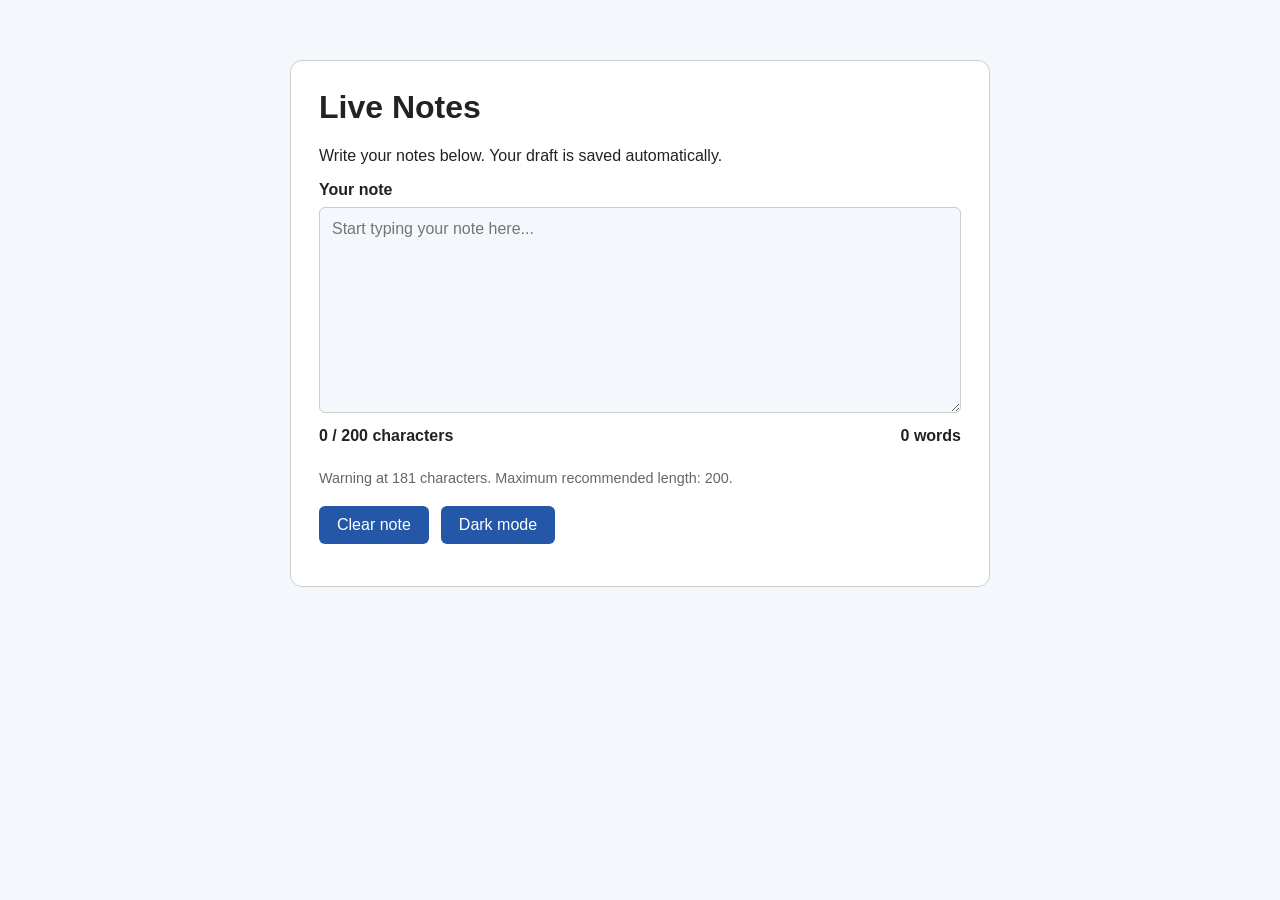
==== day4/index.html @ 83caa2f1 "Day 4 assignment" ====
<!DOCTYPE html>
<html lang="en">
<head>
    <meta charset="UTF-8">
    <meta name="viewport" content="width=device-width, initial-scale=1.0">
    <title>Day 4 - Live Notes</title>
    <link rel="stylesheet" href="style.css">
    <script src="script.js" defer></script>
</head>
<body>
    <main class="container">
        <h1>Live Notes</h1>
        <p>Write your notes below. Your draft is saved automatically.</p>

        <label for="note-text">Your note</label>
        <textarea
            id="note-text"
            rows="10"
            maxlength="5000"
            placeholder="Start typing your note here..."
        ></textarea>

        <div class="counter-container">
            <p id="char-count">0 / 200 characters</p>
            <p id="word-count">0 words</p>
        </div>

        <p class="hint">Warning at 181 characters. Maximum recommended length: 200.</p>

        <div class="buttons">
            <button id="clear-btn" type="button">Clear note</button>
            <button id="theme-toggle" type="button">Dark mode</button>
        </div>

        <p id="status" aria-live="polite"></p>
    </main>
</body>
</html>
---- day4/style.css ----
:root {
    --bg-color: #f4f7fb;
    --text-color: #222222;
    --panel-color: #ffffff;
    --border-color: #cccccc;
    --button-color: #2457a7;
    --button-text: #ffffff;
    --muted-color: #666666;
}

body.dark {
    --bg-color: #171923;
    --text-color: #f1f1f1;
    --panel-color: #252a38;
    --border-color: #555d70;
    --button-color: #537fd5;
    --button-text: #ffffff;
    --muted-color: #c1c7d0;
}

* {
    box-sizing: border-box;
}

body {
    margin: 0;
    padding: 30px 16px;
    font-family: Arial, sans-serif;
    background-color: var(--bg-color);
    color: var(--text-color);
    transition: background-color 0.2s, color 0.2s;
}

.container {
    max-width: 700px;
    margin: 30px auto;
    padding: 28px;
    background-color: var(--panel-color);
    border: 1px solid var(--border-color);
    border-radius: 12px;
}

h1 {
    margin-top: 0;
}

label {
    display: block;
    margin-bottom: 8px;
    font-weight: bold;
}

textarea {
    width: 100%;
    padding: 12px;
    font: inherit;
    color: var(--text-color);
    background-color: var(--bg-color);
    border: 1px solid var(--border-color);
    border-radius: 6px;
    resize: vertical;
}

textarea:focus-visible,
button:focus-visible {
    outline: 3px solid #e5a000;
    outline-offset: 3px;
}

.counter-container {
    display: flex;
    justify-content: space-between;
    flex-wrap: wrap;
    gap: 8px;
}

.counter-container p {
    margin: 10px 0;
    font-weight: bold;
}

.warning {
    color: #d97706;
}

.over {
    color: #dc2626;
    font-weight: bold;
}

.hint {
    color: var(--muted-color);
    font-size: 0.9rem;
}

.buttons {
    display: flex;
    flex-wrap: wrap;
    gap: 12px;
    margin-top: 20px;
}

button {
    padding: 10px 18px;
    border: none;
    border-radius: 6px;
    background-color: var(--button-color);
    color: var(--button-text);
    cursor: pointer;
    font-size: 1rem;
    transition: opacity 0.2s;
}

button:hover {
    opacity: 0.8;
}

#status {
    color: var(--muted-color);
    font-size: 0.9rem;
}

@media (max-width: 600px) {
    .container {
        padding: 18px;
        margin: 10px auto;
    }
}
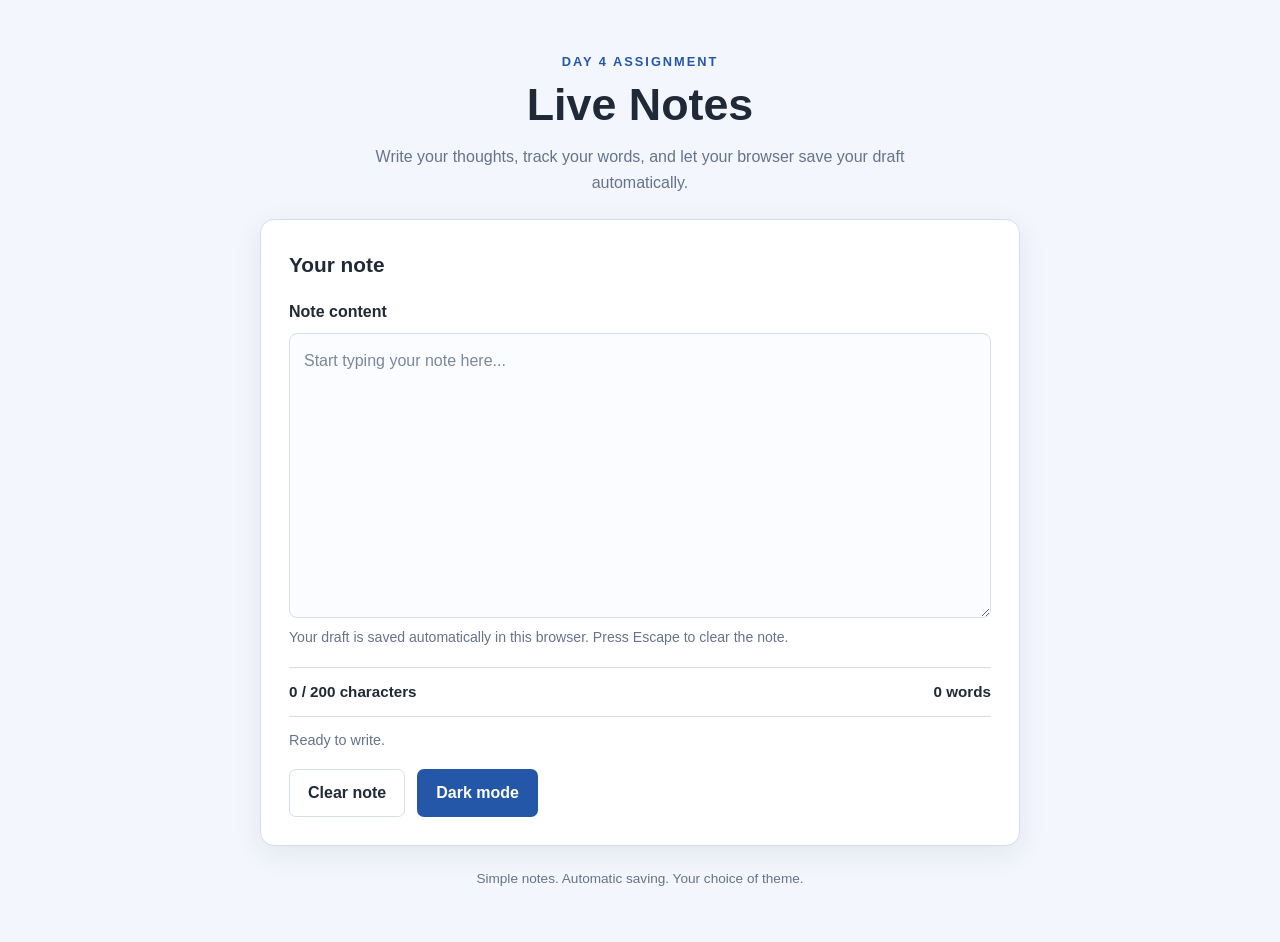
==== commit c37a247a: "Day 4 assignment" ====
--- a/day4/index.html
+++ b/day4/index.html
@@ -4,36 +4,80 @@
 <head>
     <meta charset="UTF-8">
     <meta name="viewport" content="width=device-width, initial-scale=1.0">
-    <title>Day 4 - Live Notes</title>
+
+    <meta
+        name="description"
+        content="A simple notes app with live character and word counts, automatic draft saving, and a dark theme."
+    >
+
+    <title>Live Notes | Day 4</title>
+
     <link rel="stylesheet" href="style.css">
     <script src="script.js" defer></script>
 </head>
 <body>
     <main class="container">
-        <h1>Live Notes</h1>
-        <p>Write your notes below. Your draft is saved automatically.</p>
+        <header class="page-header">
+            <p class="eyebrow">DAY 4 ASSIGNMENT</p>
+            <h1>Live Notes</h1>
+            <p class="intro">
+                Write your thoughts, track your words, and let your
+                browser save your draft automatically.
+            </p>
+        </header>
 
-        <label for="note-text">Your note</label>
-        <textarea
-            id="note-text"
-            rows="10"
-            maxlength="5000"
-            placeholder="Start typing your note here..."
-        ></textarea>
+        <section class="notes-panel" aria-labelledby="note-heading">
+            <h2 id="note-heading">Your note</h2>
 
-        <div class="counter-container">
-            <p id="char-count">0 / 200 characters</p>
-            <p id="word-count">0 words</p>
-        </div>
+            <label for="note-text">Note content</label>
 
-        <p class="hint">Warning at 181 characters. Maximum recommended length: 200.</p>
+            <textarea
+                id="note-text"
+                rows="10"
+                maxlength="5000"
+                placeholder="Start typing your note here..."
+                aria-describedby="note-help char-count word-count"
+            ></textarea>
 
-        <div class="buttons">
-            <button id="clear-btn" type="button">Clear note</button>
-            <button id="theme-toggle" type="button">Dark mode</button>
-        </div>
+            <p id="note-help" class="hint">
+                Your draft is saved automatically in this browser.
+                Press Escape to clear the note.
+            </p>
 
-        <p id="status" aria-live="polite"></p>
+            <div class="counter-container">
+                <p
+                    id="char-count"
+                    aria-live="polite"
+                    aria-atomic="true"
+                >0 / 200 characters</p>
+
+                <p
+                    id="word-count"
+                    aria-live="polite"
+                    aria-atomic="true"
+                >0 words</p>
+            </div>
+
+            <p id="status" class="status" role="status">
+                Ready to write.
+            </p>
+
+            <div class="buttons">
+                <button id="clear-btn" type="button">
+                    Clear note
+                </button>
+
+                <button
+                    id="theme-toggle"
+                    type="button"
+                    aria-pressed="false"
+                >Dark mode</button>
+            </div>
+        </section>
+
+        <footer class="page-footer">
+            <p>Simple notes. Automatic saving. Your choice of theme.</p>
+        </footer>
     </main>
 </body>
 </html>
--- a/day4/style.css
+++ b/day4/style.css
@@ -1,22 +1,32 @@
 
 :root {
-    --bg-color: #f4f7fb;
-    --text-color: #222222;
+    color-scheme: light;
+
+    --bg-color: #f3f6fc;
+    --text-color: #202938;
     --panel-color: #ffffff;
-    --border-color: #cccccc;
+    --border-color: #d6deeb;
+    --input-bg: #fbfcff;
     --button-color: #2457a7;
     --button-text: #ffffff;
-    --muted-color: #666666;
+    --muted-color: #64748b;
+    --accent-color: #2457a7;
+    --shadow-color: rgb(25 45 80 / 8%);
 }
 
 body.dark {
-    --bg-color: #171923;
-    --text-color: #f1f1f1;
-    --panel-color: #252a38;
-    --border-color: #555d70;
-    --button-color: #537fd5;
+    color-scheme: dark;
+
+    --bg-color: #141925;
+    --text-color: #edf2fa;
+    --panel-color: #202838;
+    --border-color: #414d63;
+    --input-bg: #171e2b;
+    --button-color: #527ed1;
     --button-text: #ffffff;
-    --muted-color: #c1c7d0;
+    --muted-color: #b6c1d3;
+    --accent-color: #91b5ff;
+    --shadow-color: rgb(0 0 0 / 20%);
 }
 
 * {
@@ -24,25 +34,60 @@
 }
 
 body {
+    min-height: 100vh;
     margin: 0;
-    padding: 30px 16px;
-    font-family: Arial, sans-serif;
+    padding: 32px 16px;
+    font-family: Arial, Helvetica, sans-serif;
+    line-height: 1.6;
     background-color: var(--bg-color);
     color: var(--text-color);
-    transition: background-color 0.2s, color 0.2s;
+    transition:
+        background-color 0.2s ease,
+        color 0.2s ease;
 }
 
 .container {
-    max-width: 700px;
-    margin: 30px auto;
+    width: 100%;
+    max-width: 760px;
+    margin: 20px auto;
+}
+
+.page-header {
+    margin-bottom: 24px;
+    text-align: center;
+}
+
+.eyebrow {
+    margin-bottom: 6px;
+    color: var(--accent-color);
+    font-size: 0.8rem;
+    font-weight: bold;
+    letter-spacing: 2px;
+}
+
+h1 {
+    margin: 0;
+    font-size: clamp(2rem, 5vw, 2.8rem);
+    line-height: 1.2;
+}
+
+.intro {
+    max-width: 540px;
+    margin: 12px auto 0;
+    color: var(--muted-color);
+}
+
+.notes-panel {
     padding: 28px;
     background-color: var(--panel-color);
     border: 1px solid var(--border-color);
-    border-radius: 12px;
-}
-
-h1 {
+    border-radius: 14px;
+    box-shadow: 0 8px 28px var(--shadow-color);
+}
+
+h2 {
     margin-top: 0;
+    font-size: 1.3rem;
 }
 
 label {
@@ -52,14 +97,26 @@
 }
 
 textarea {
+    display: block;
     width: 100%;
-    padding: 12px;
+    min-height: 220px;
+    padding: 14px;
+    border: 1px solid var(--border-color);
+    border-radius: 8px;
+    background-color: var(--input-bg);
+    color: var(--text-color);
     font: inherit;
-    color: var(--text-color);
-    background-color: var(--bg-color);
-    border: 1px solid var(--border-color);
-    border-radius: 6px;
     resize: vertical;
+    transition: border-color 0.2s ease;
+}
+
+textarea::placeholder {
+    color: var(--muted-color);
+    opacity: 0.85;
+}
+
+textarea:focus {
+    border-color: var(--accent-color);
 }
 
 textarea:focus-visible,
@@ -68,28 +125,53 @@
     outline-offset: 3px;
 }
 
+.hint {
+    margin: 8px 0 18px;
+    color: var(--muted-color);
+    font-size: 0.88rem;
+}
+
 .counter-container {
     display: flex;
     justify-content: space-between;
+    align-items: center;
     flex-wrap: wrap;
-    gap: 8px;
+    gap: 8px 16px;
+    padding: 12px 0;
+    border-top: 1px solid var(--border-color);
+    border-bottom: 1px solid var(--border-color);
 }
 
 .counter-container p {
-    margin: 10px 0;
-    font-weight: bold;
-}
-
-.warning {
-    color: #d97706;
-}
-
-.over {
+    margin: 0;
+    font-size: 0.95rem;
+    font-weight: bold;
+}
+
+#char-count {
+    color: var(--text-color);
+}
+
+#char-count.warning {
+    color: #b45309;
+}
+
+#char-count.over {
     color: #dc2626;
     font-weight: bold;
 }
 
-.hint {
+body.dark #char-count.warning {
+    color: #fbbf24;
+}
+
+body.dark #char-count.over {
+    color: #fca5a5;
+}
+
+.status {
+    min-height: 24px;
+    margin: 12px 0;
     color: var(--muted-color);
     font-size: 0.9rem;
 }
@@ -98,32 +180,82 @@
     display: flex;
     flex-wrap: wrap;
     gap: 12px;
-    margin-top: 20px;
+    margin-top: 16px;
 }
 
 button {
+    min-height: 44px;
     padding: 10px 18px;
-    border: none;
-    border-radius: 6px;
+    border: 1px solid transparent;
+    border-radius: 7px;
     background-color: var(--button-color);
     color: var(--button-text);
+    font: inherit;
+    font-weight: bold;
     cursor: pointer;
-    font-size: 1rem;
-    transition: opacity 0.2s;
+    transition:
+        opacity 0.2s ease,
+        transform 0.2s ease;
 }
 
 button:hover {
-    opacity: 0.8;
-}
-
-#status {
-    color: var(--muted-color);
-    font-size: 0.9rem;
+    opacity: 0.88;
+}
+
+button:active {
+    transform: translateY(1px);
+}
+
+#clear-btn {
+    background-color: transparent;
+    color: var(--text-color);
+    border-color: var(--border-color);
+}
+
+#clear-btn:hover {
+    background-color: var(--bg-color);
+}
+
+.page-footer {
+    margin-top: 22px;
+    color: var(--muted-color);
+    font-size: 0.85rem;
+    text-align: center;
 }
 
 @media (max-width: 600px) {
+    body {
+        padding: 18px 12px;
+    }
+
     .container {
+        margin: 8px auto;
+    }
+
+    .notes-panel {
         padding: 18px;
-        margin: 10px auto;
-    }
-}
+    }
+
+    .buttons {
+        flex-direction: column;
+    }
+
+    button {
+        width: 100%;
+    }
+
+    .counter-container {
+        align-items: flex-start;
+    }
+}
+
+@media (prefers-reduced-motion: reduce) {
+    *,
+    *::before,
+    *::after {
+        scroll-behavior: auto !important;
+        transition-duration: 0.01ms !important;
+        animation-duration: 0.01ms !important;
+        animation-iteration-count: 1 !important;
+    }
+}
